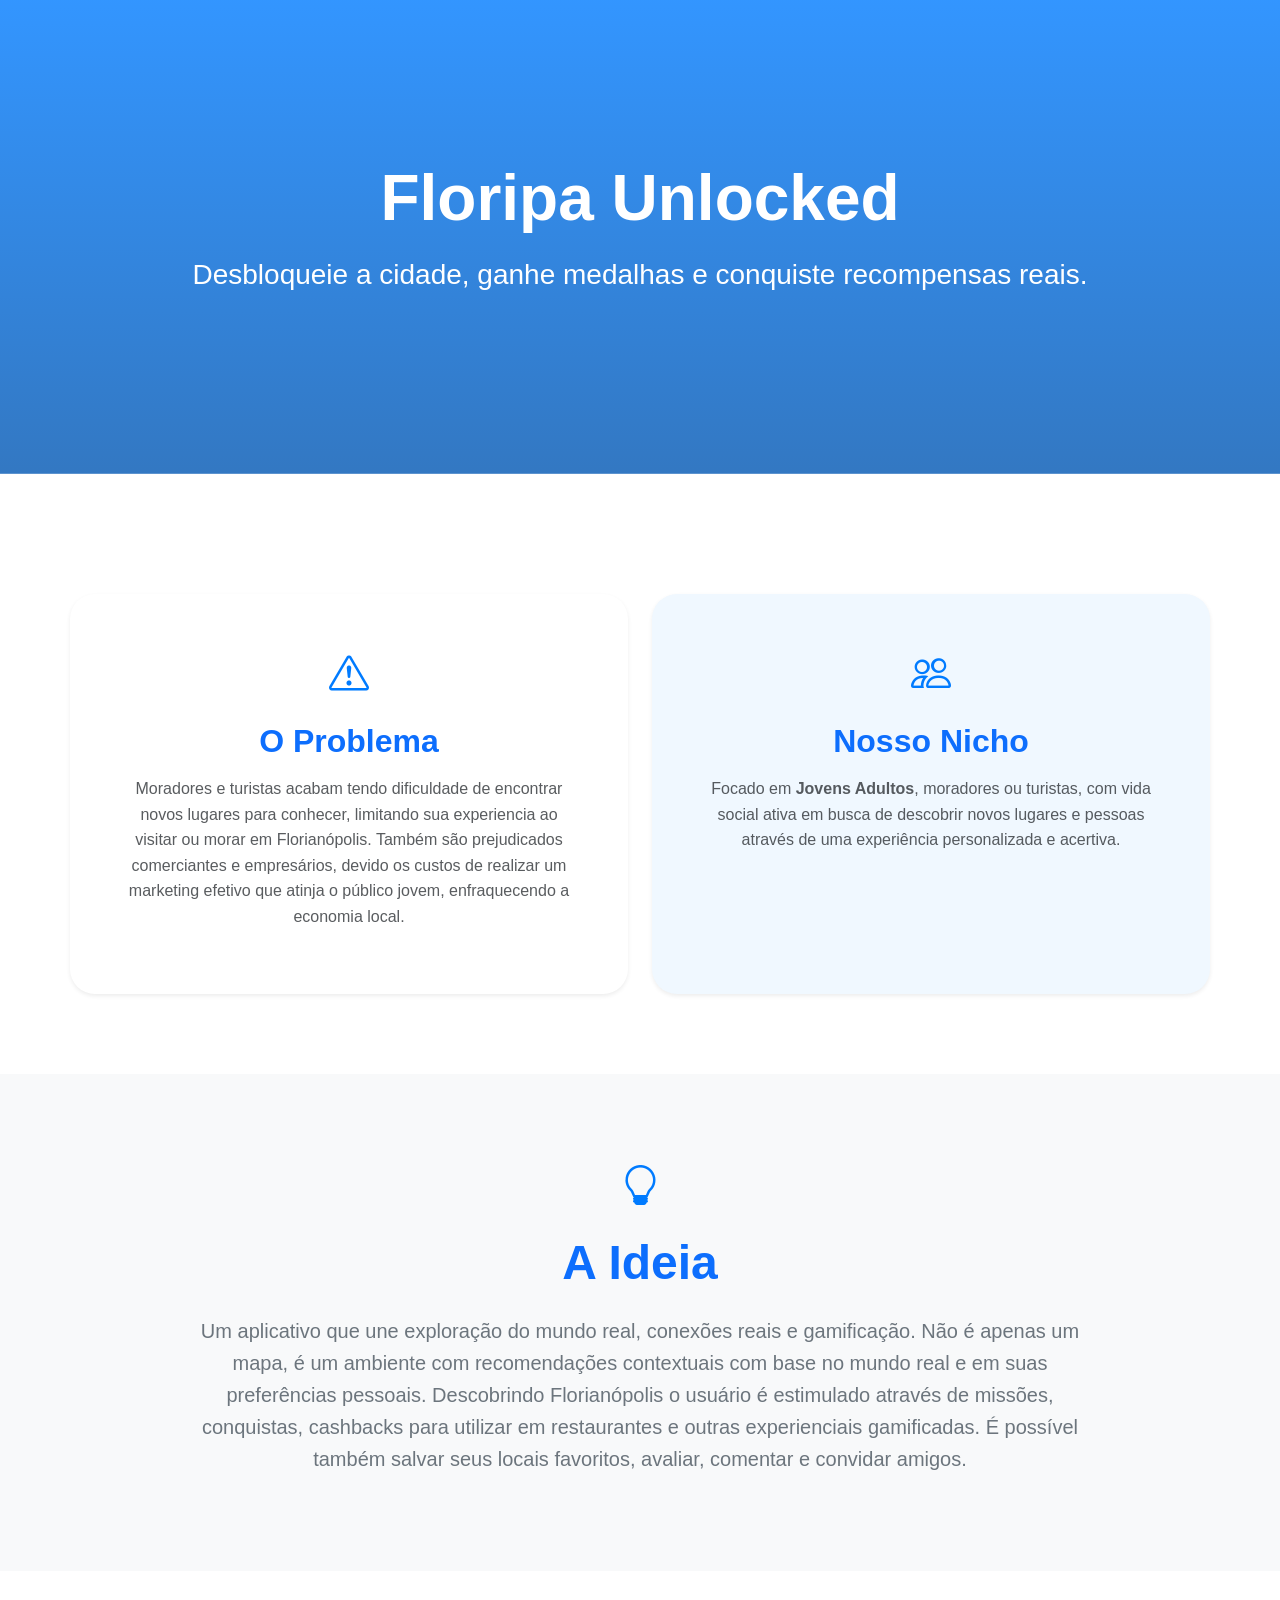
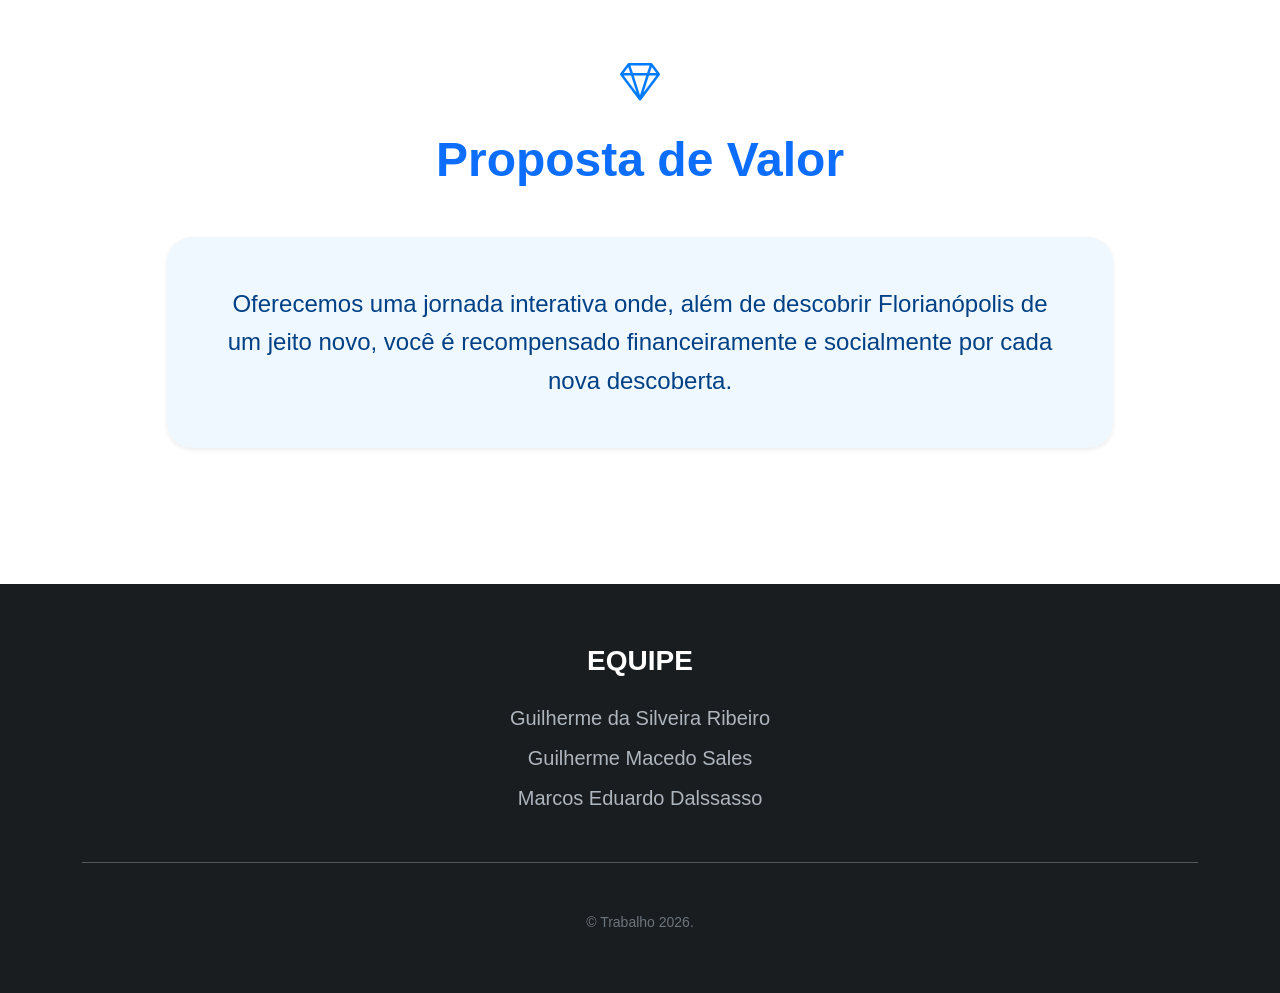
==== NossoProjeto.html @ 467405ad "Feature: Importação de página principal legada e separação de elementos por diretório de funções" ====
<!DOCTYPE html>
<html lang="pt-br">
<head>
    <meta charset="UTF-8">
    <meta name="viewport" content="width=device-width, initial-scale=1.0">
    <title>Floripa Unlocked - Explore e Ganhe</title>
    
    <!-- Bootstrap 5 CSS TESTE --> 
    <link href="https://cdn.jsdelivr.net/npm/bootstrap@5.3.0/dist/css/bootstrap.min.css" rel="stylesheet">
    <!-- Bootstrap Icons -->
    <link rel="stylesheet" href="https://cdn.jsdelivr.net/npm/bootstrap-icons@1.11.1/font/bootstrap-icons.css">
    
    <link rel="stylesheet" href="./css/projeto.css">
</head>
<body>

    <!-- Navbar Fixa (Escondida por padrão) -->
    <nav id="mainNav" class="navbar navbar-dark fixed-top shadow-sm">
        <div class="container justify-content-center">
            <span class="navbar-brand mb-0 h1 fw-bold tracking-tight">
                FLORIPA UNLOCKED
            </span>
        </div>
    </nav>

    <!-- Hero Section -->
    <header class="hero-section text-center">
        <div class="container">
            <h1 class="display-3 fw-bold mb-3">Floripa Unlocked</h1>
            <p class="lead fs-3 opacity-90">Desbloqueie a cidade, ganhe medalhas e conquiste recompensas reais.</p>
        </div>
    </header>

    <!-- Problema e Nicho -->
    <section class="section-padding container">
        <div class="row g-4 text-center">
            <div class="col-md-6">
                <div class="p-5 border shadow-sm h-100 custom-card">
                    <div class="icon-box">
                        <i class="bi bi-exclamation-triangle"></i>
                    </div>
                    <h2 class="text-primary fw-bold mb-3">O Problema</h2>
                    <p class="fs-6 text-muted">Moradores e turistas acabam tendo dificuldade de encontrar novos lugares para conhecer, limitando sua experiencia ao visitar ou morar em Florianópolis. Também são prejudicados comerciantes e empresários, devido os custos de realizar um marketing efetivo que atinja o público jovem, enfraquecendo a economia local.</p>
                </div>
            </div>
            <div class="col-md-6">
                <div class="p-5 shadow-sm h-100 custom-card bg-light-blue">
                    <div class="icon-box">
                        <i class="bi bi-people"></i>
                    </div>
                    <h2 class="text-primary fw-bold mb-3">Nosso Nicho</h2>
                    <p class="fs-6 text-muted">Focado em <strong>Jovens Adultos</strong>, moradores ou turistas, com vida social ativa em busca de descobrir novos lugares e pessoas através de uma experiência personalizada e acertiva.</p>
                </div>
            </div>
        </div>
    </section>

    <!-- A Ideia -->
    <section class="section-padding bg-light">
        <div class="container">
            <div class="row justify-content-center">
                <div class="col-lg-10 text-center">
                    <div class="icon-box">
                        <i class="bi bi-lightbulb"></i>
                    </div>
                    <h2 class="display-5 mb-4 text-primary fw-bold">A Ideia</h2>
                    <p class="fs-5 text-secondary">
                        Um aplicativo que une exploração do mundo real, conexões reais e gamificação. Não é apenas um mapa, é um ambiente com recomendações contextuais com base no mundo real e em suas preferências pessoais. Descobrindo Florianópolis o usuário é estimulado através de missões, conquistas, cashbacks para utilizar em restaurantes e outras experienciais gamificadas. É possível também salvar seus locais favoritos, avaliar, comentar e convidar amigos.
                    </p>
                </div>
            </div>
        </div>
    </section>

    <!-- Proposta de Valor -->
    <section class="section-padding container text-center">
        <div class="icon-box">
            <i class="bi bi-gem"></i>
        </div>
        <h2 class="display-5 mb-5 text-primary fw-bold">Proposta de Valor</h2>
        <div class="row justify-content-center">
            <div class="col-md-10">
                <div class="alert alert-custom p-5 shadow-sm">
                    <p class="fs-4 mb-0 fw-medium">Oferecemos uma jornada interativa onde, além de descobrir Florianópolis de um jeito novo, você é recompensado financeiramente e socialmente por cada nova descoberta.</p>
                </div>
            </div>
        </div>
    </section>

    <!-- Rodapé / Equipe -->
    <footer>
        <div class="container text-center">
            <h3 class="mb-4 fw-bold">EQUIPE</h3>
            <div class="row justify-content-center">
                <div class="col-md-6">
                    <div class="d-flex flex-column gap-2">
                        <span class="team-member fs-5">Guilherme da Silveira Ribeiro</span>
                        <span class="team-member fs-5">Guilherme Macedo Sales</span>
                        <span class="team-member fs-5">Marcos Eduardo Dalssasso</span>
                    </div>
                </div>
            </div>
            <hr class="my-5 opacity-25">
            <p class="small text-secondary mb-0">&copy; Trabalho 2026.</p>
        </div>
    </footer>

    <!-- Bootstrap Bundle JS -->
    <script src="https://cdn.jsdelivr.net/npm/bootstrap@5.3.0/dist/js/bootstrap.bundle.min.js"></script>

    <script src="./js/projeto.js"></script>
</body>
</html>
---- css/projeto.css ----
:root {
    --primary-color: #007bff;
    --bg-light-blue: #f0f8ff;
    --border-radius-custom: 25px;
}

body {
    font-family: 'Segoe UI', Roboto, Helvetica, Arial, sans-serif;
    color: #333;
    line-height: 1.6;
    margin: 0;
    padding: 0;
    /* Removido o padding-top para eliminar a barra branca */
}

/* Navbar: Inicialmente escondida */
.navbar {
    background-color: var(--primary-color) !important;
    backdrop-filter: blur(10px);
    opacity: 0;
    transform: translateY(-100%);
    transition: all 0.4s ease-in-out;
    border-bottom: 1px solid rgba(255, 255, 255, 0.1);
}

/* Classe ativada via JavaScript ao scrollar */
.navbar.scrolled {
    opacity: 0.98;
    transform: translateY(0);
}

.hero-section {
    background: linear-gradient(rgba(0, 123, 255, 0.8), rgba(0, 86, 179, 0.8)),
        url('https://images.unsplash.com/photo-1599424423956-6f689f258a69?auto=format&fit=crop&q=80&w=1200');
    background-size: cover;
    background-position: center;
    color: white;
    padding: 160px 0;
    /* Aumentado um pouco para compensar a falta da navbar inicial */
    margin-bottom: 40px;
}

.section-padding {
    padding: 80px 0;
}

.custom-card {
    border-radius: var(--border-radius-custom) !important;
    transition: transform 0.3s ease;
    border: none !important;
}

.custom-card:hover {
    transform: translateY(-5px);
}

.bg-light-blue {
    background-color: var(--bg-light-blue);
}

.icon-box {
    font-size: 2.5rem;
    margin-bottom: 1rem;
    color: var(--primary-color);
}

.alert-custom {
    border-radius: var(--border-radius-custom);
    border: none;
    background-color: var(--bg-light-blue);
    color: #004085;
}

footer {
    background-color: #1a1d20;
    color: white;
    padding: 60px 0;
    margin-top: 40px;
}

.team-member {
    font-weight: 500;
    color: #adb5bd;
}
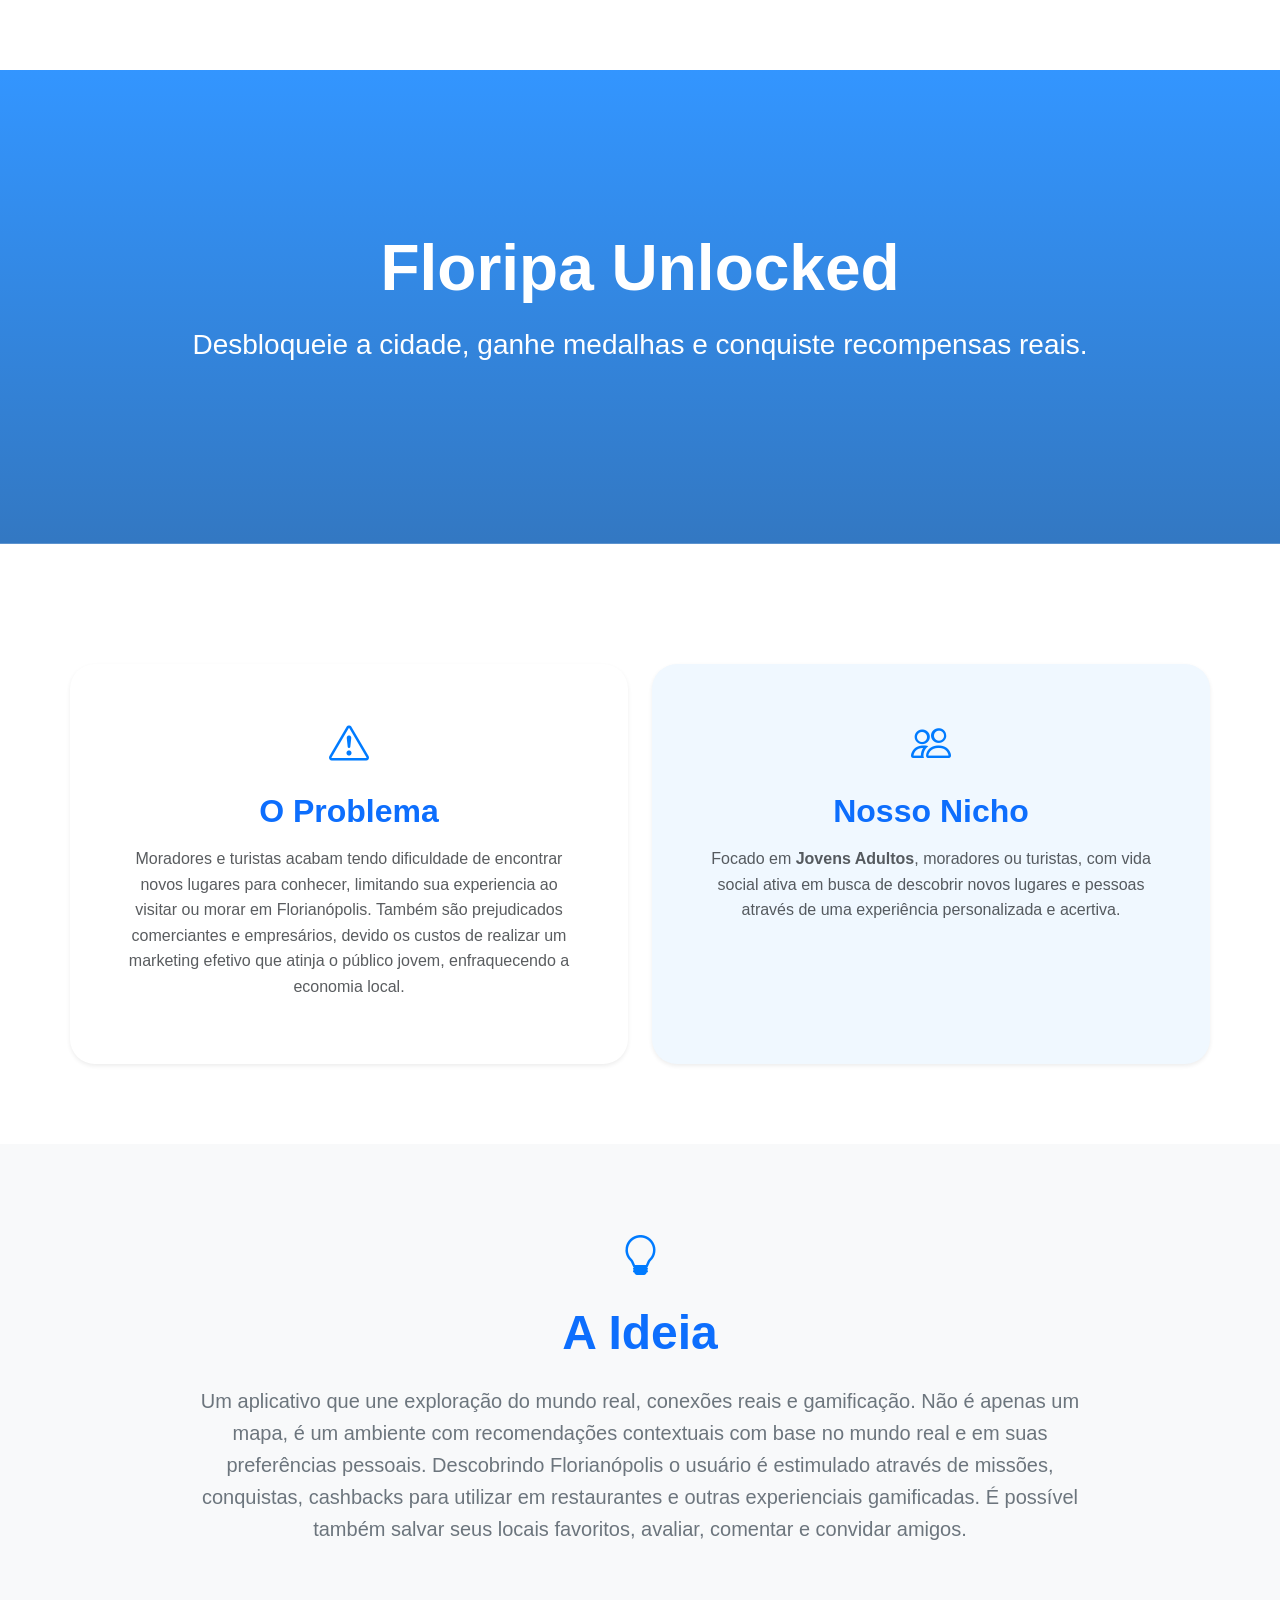
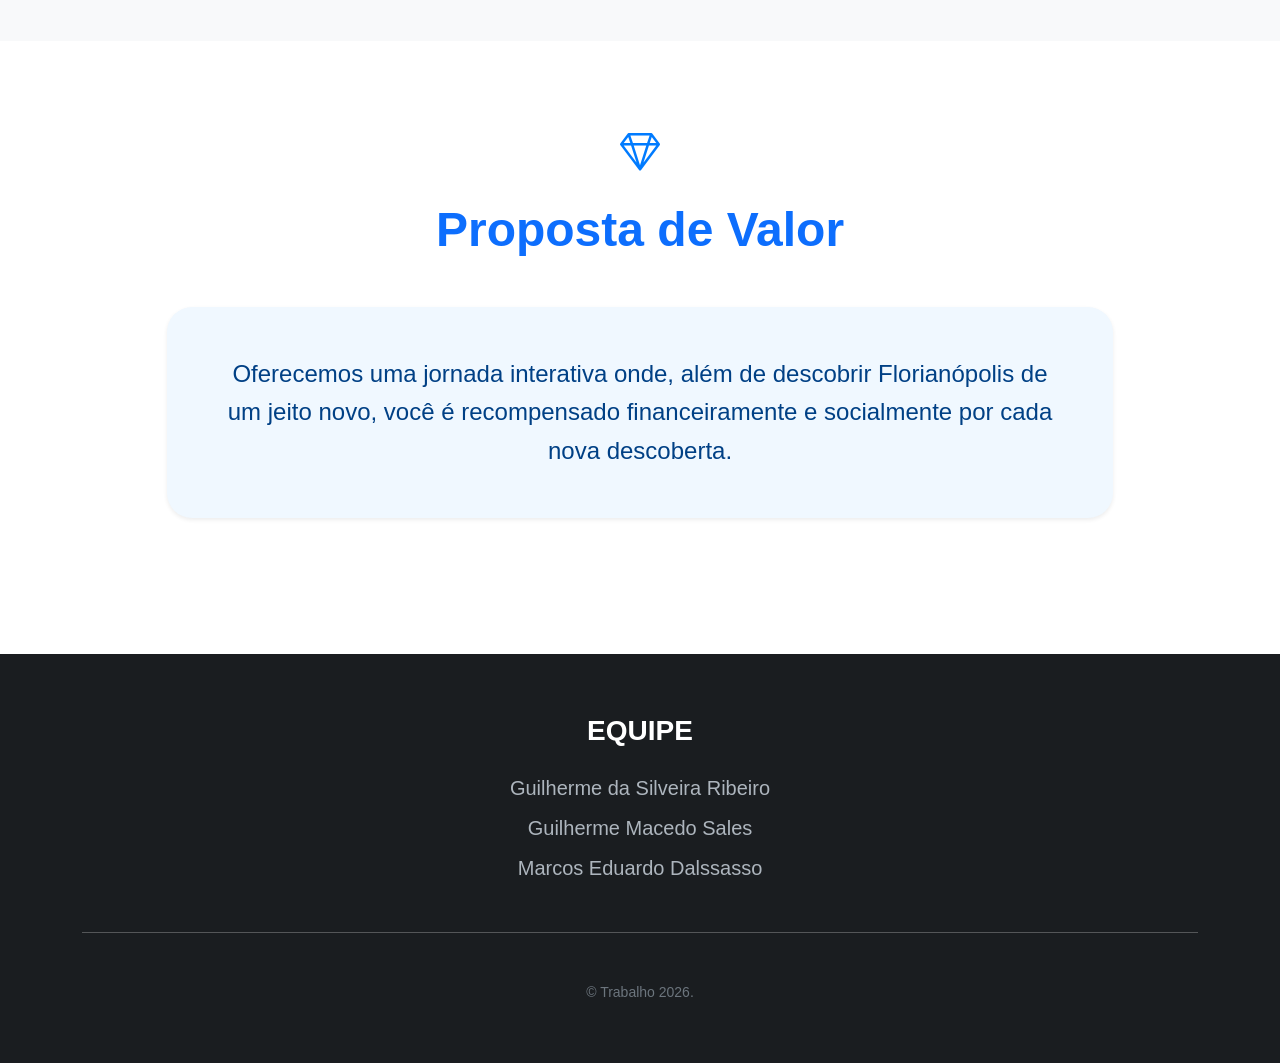
==== commit 3e0dbc90: "adiciona navegação na navbar para FAQ e inicio" ====
--- a/NossoProjeto.html
+++ b/NossoProjeto.html
@@ -5,14 +5,40 @@
     <meta name="viewport" content="width=device-width, initial-scale=1.0">
     <title>Floripa Unlocked - Explore e Ganhe</title>
     
-    <!-- Bootstrap 5 CSS TESTE --> 
+    <!-- Bootstrap 5 CSS --> 
     <link href="https://cdn.jsdelivr.net/npm/bootstrap@5.3.0/dist/css/bootstrap.min.css" rel="stylesheet">
+    
     <!-- Bootstrap Icons -->
     <link rel="stylesheet" href="https://cdn.jsdelivr.net/npm/bootstrap-icons@1.11.1/font/bootstrap-icons.css">
     
+    <!-- AQUI ESTÁ A CORREÇÃO DO CSS: Agora o style.css também carrega nesta página -->
+    <link rel="stylesheet" href="./css/style.css">
     <link rel="stylesheet" href="./css/projeto.css">
 </head>
 <body>
+    <!-- AQUI ESTÁ A CORREÇÃO DO MENU -->
+    <nav class="navbar navbar-expand-lg custom-navbar">
+        <div class="container-fluid px-5">
+            <!-- A logo leva para o início -->
+            <a class="navbar-brand" href="index.html">FLORIPA UNLOCKED</a>
+            
+            <button class="navbar-toggler" type="button" data-bs-toggle="collapse" data-bs-target="#navbarNavAltMarkup"
+                aria-controls="navbarNavAltMarkup" aria-expanded="false" aria-label="Toggle navigation">
+                <span class="navbar-toggler-icon"></span>
+            </button>
+            
+            <div class="collapse navbar-collapse" id="navbarNavAltMarkup">
+                <div class="navbar-nav ms-auto gap-4">
+                    
+                    <!-- Aqui o "Nosso projeto" fica com a classe "active" marcando a página atual -->
+                    <a class="nav-link active" aria-current="page" href="NossoProjeto.html">Nosso projeto</a>
+                    
+                    <a class="nav-link" href="index.html">Início (ou FAQ)</a>
+                    
+                </div>
+            </div>
+        </div>
+    </nav>
 
     <!-- Navbar Fixa (Escondida por padrão) -->
     <nav id="mainNav" class="navbar navbar-dark fixed-top shadow-sm">
--- a/css/style.css
+++ b/css/style.css
@@ -0,0 +1,78 @@
+/*Navbar*/
+.custom-navbar {
+    font-weight: bold;
+    font-family: 'Roboto', sans-serif;
+
+    background-color: #0099FF;
+    height: 70px;
+}
+
+.custom-navbar .navbar-brand {
+    color: white;
+}
+
+.nav-link  {
+    color: aliceblue;
+
+}
+
+/* Força a cor branca no link ativo */
+.custom-navbar .navbar-nav .nav-link.active {
+    color: #ffffff;
+}
+
+/* Cor ao passar o mouse */
+.custom-navbar .navbar-nav .nav-link:hover {
+    color: #012a53;
+}
+/*Fim Navbar*/
+
+/*Grid da página*/
+
+.grid-container {
+  display: grid;
+  padding: 25px;
+  grid-template-columns: repeat(2, 1fr);
+  gap: 1.5rem;
+}
+
+/* Responsividade para telas menores */
+@media (max-width: 768px) {
+  .grid-container {
+    grid-template-columns: 1fr;
+  }
+}
+
+
+/*Campo de texto AI*/
+.custom-ai-bar {
+    border: 2px solid #0099FF;
+    border-radius: 12px;
+
+    background-color: #d8efff;
+    padding: 4px 8px;
+    width: auto;
+    height: 60px;
+}
+
+.custom-ai-bar .form-control {
+    background-color: transparent;
+}
+
+.custom-ai-bar .btn {
+    background-color: transparent;
+    display: flex;
+    align-items: center;
+}
+
+#aiOutput{
+    border: 2px solid #005085;
+    border-radius: 12px;
+    padding: 15px;
+    box-shadow: 0 4px 5px rgba(0, 0, 0, 0.1);
+}
+
+#aiOutput:empty {
+    display: none;
+}
+/*Campo de texto AI*/
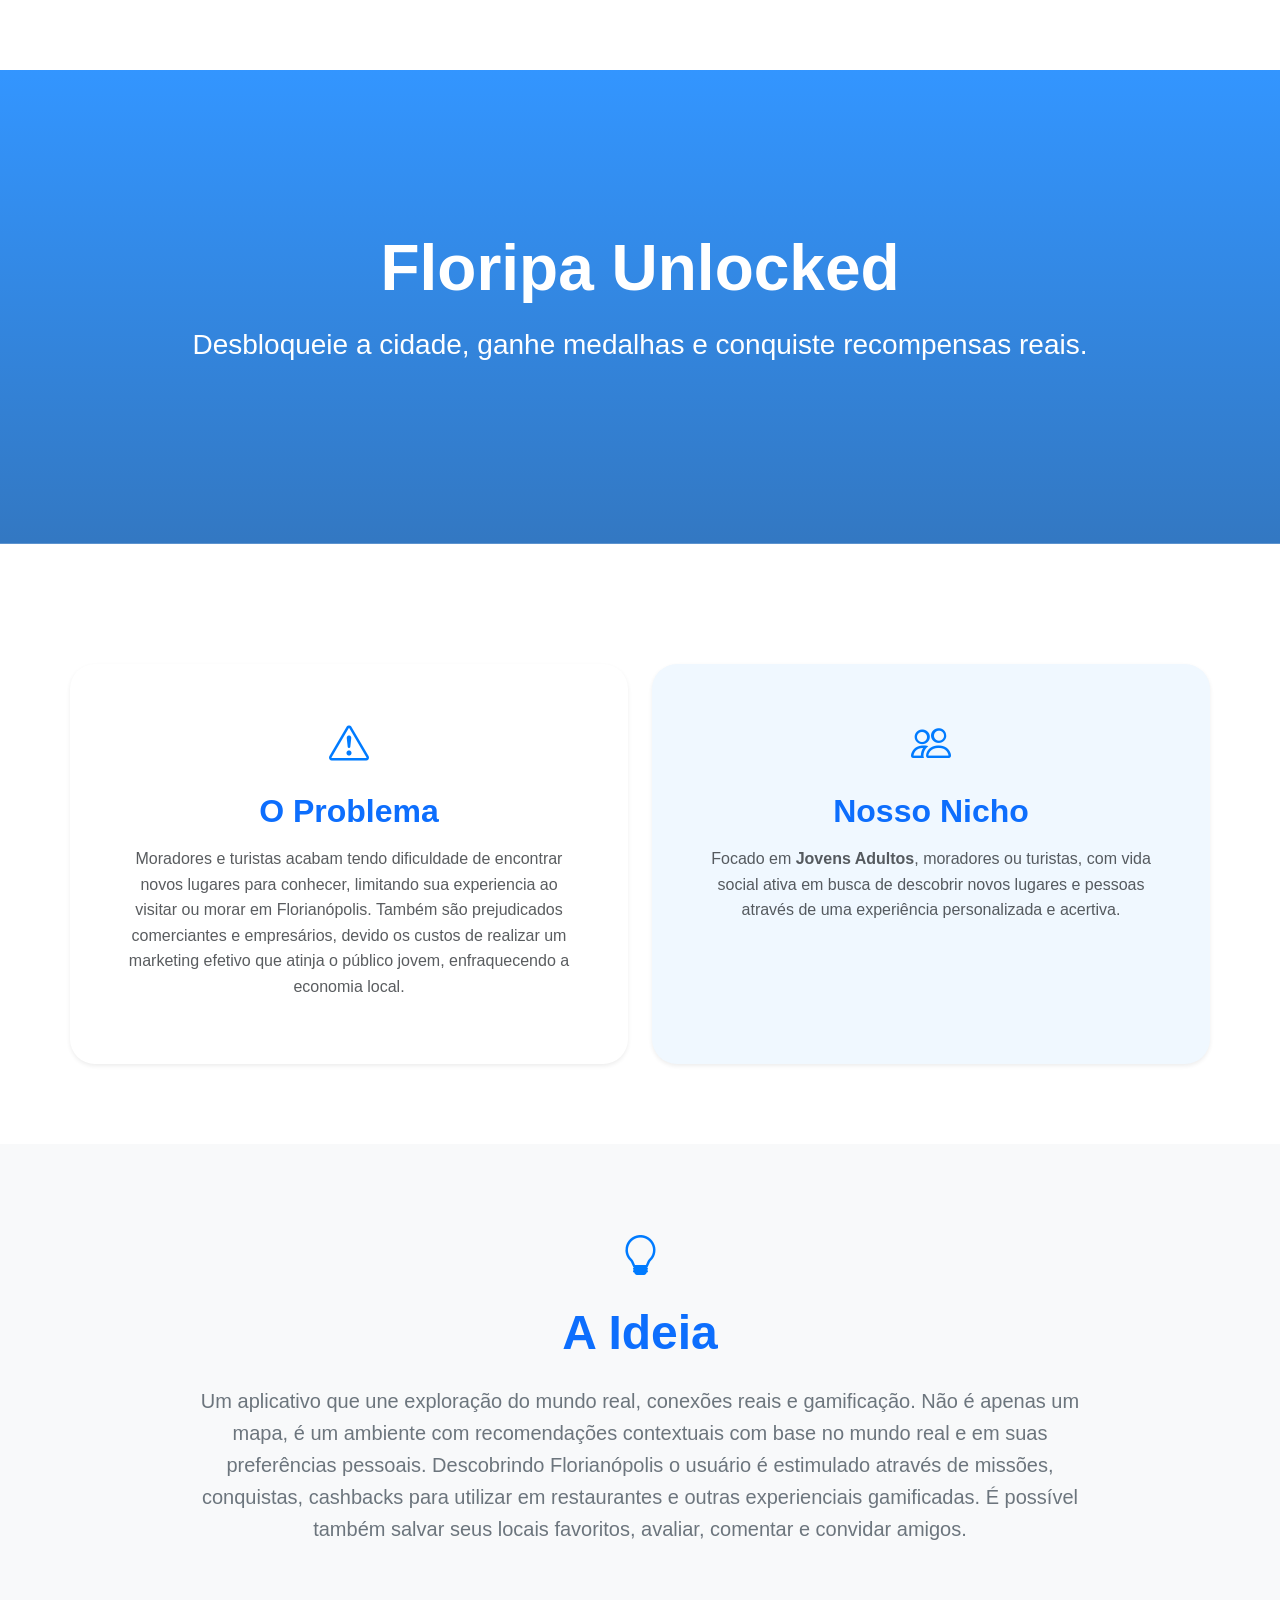
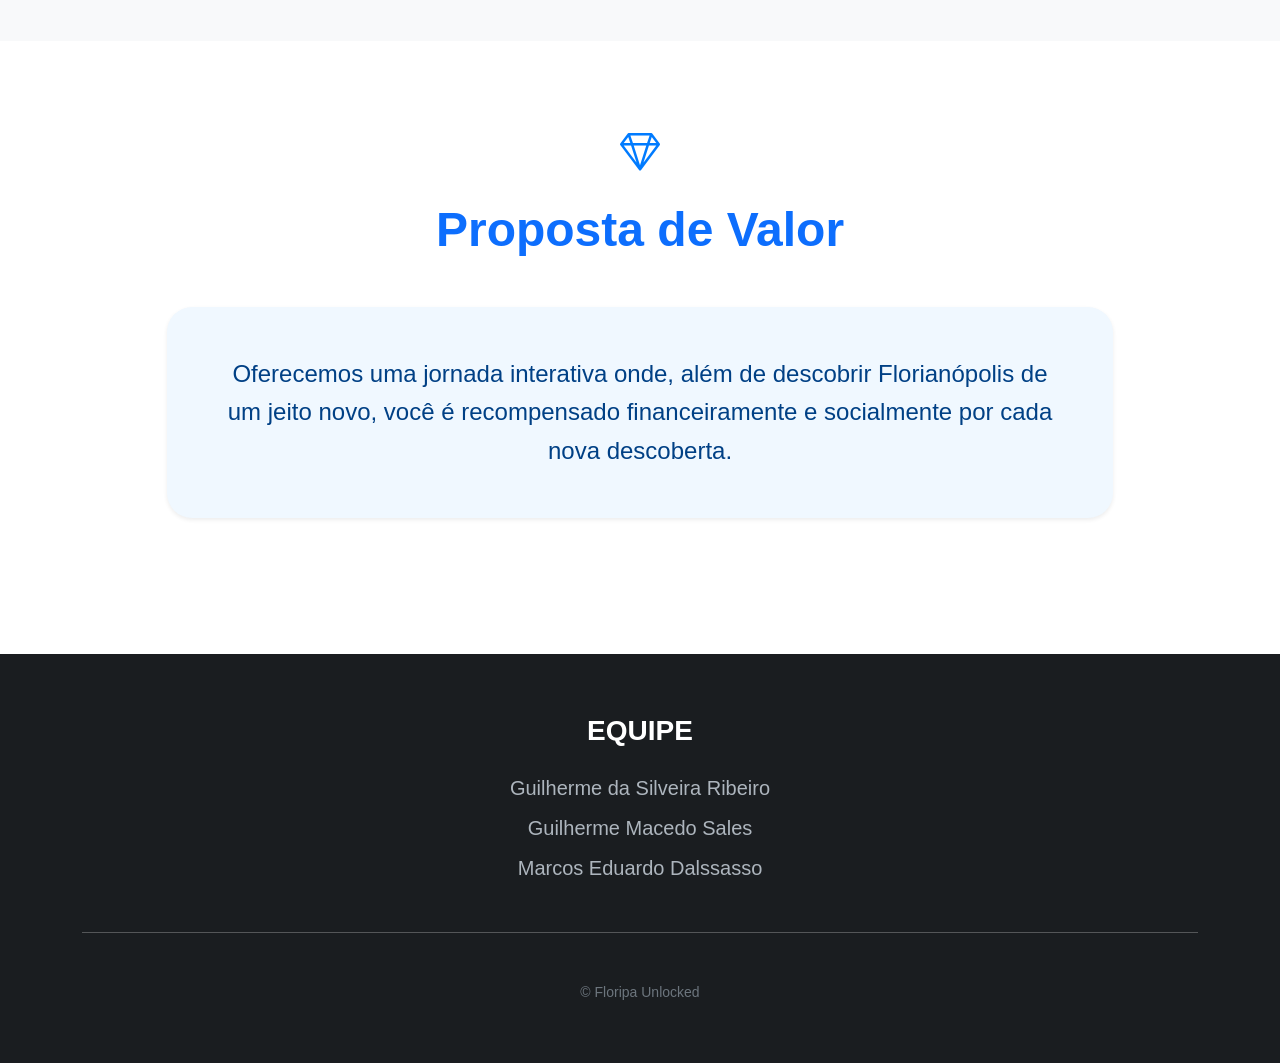
==== commit d4ea0dd2: "Ajuste de comentarios e ajuste na Navbar" ====
--- a/NossoProjeto.html
+++ b/NossoProjeto.html
@@ -11,15 +11,15 @@
     <!-- Bootstrap Icons -->
     <link rel="stylesheet" href="https://cdn.jsdelivr.net/npm/bootstrap-icons@1.11.1/font/bootstrap-icons.css">
     
-    <!-- AQUI ESTÁ A CORREÇÃO DO CSS: Agora o style.css também carrega nesta página -->
+    
     <link rel="stylesheet" href="./css/style.css">
     <link rel="stylesheet" href="./css/projeto.css">
 </head>
 <body>
-    <!-- AQUI ESTÁ A CORREÇÃO DO MENU -->
+    
     <nav class="navbar navbar-expand-lg custom-navbar">
         <div class="container-fluid px-5">
-            <!-- A logo leva para o início -->
+            
             <a class="navbar-brand" href="index.html">FLORIPA UNLOCKED</a>
             
             <button class="navbar-toggler" type="button" data-bs-toggle="collapse" data-bs-target="#navbarNavAltMarkup"
@@ -30,7 +30,7 @@
             <div class="collapse navbar-collapse" id="navbarNavAltMarkup">
                 <div class="navbar-nav ms-auto gap-4">
                     
-                    <!-- Aqui o "Nosso projeto" fica com a classe "active" marcando a página atual -->
+                    
                     <a class="nav-link active" aria-current="page" href="NossoProjeto.html">Nosso projeto</a>
                     
                     <a class="nav-link" href="index.html">Início (ou FAQ)</a>
@@ -40,7 +40,7 @@
         </div>
     </nav>
 
-    <!-- Navbar Fixa (Escondida por padrão) -->
+    <!-- Navbar Fixa  -->
     <nav id="mainNav" class="navbar navbar-dark fixed-top shadow-sm">
         <div class="container justify-content-center">
             <span class="navbar-brand mb-0 h1 fw-bold tracking-tight">
@@ -127,7 +127,7 @@
                 </div>
             </div>
             <hr class="my-5 opacity-25">
-            <p class="small text-secondary mb-0">&copy; Trabalho 2026.</p>
+            <p class="small text-secondary mb-0">&copy; Floripa Unlocked</p>
         </div>
     </footer>
 
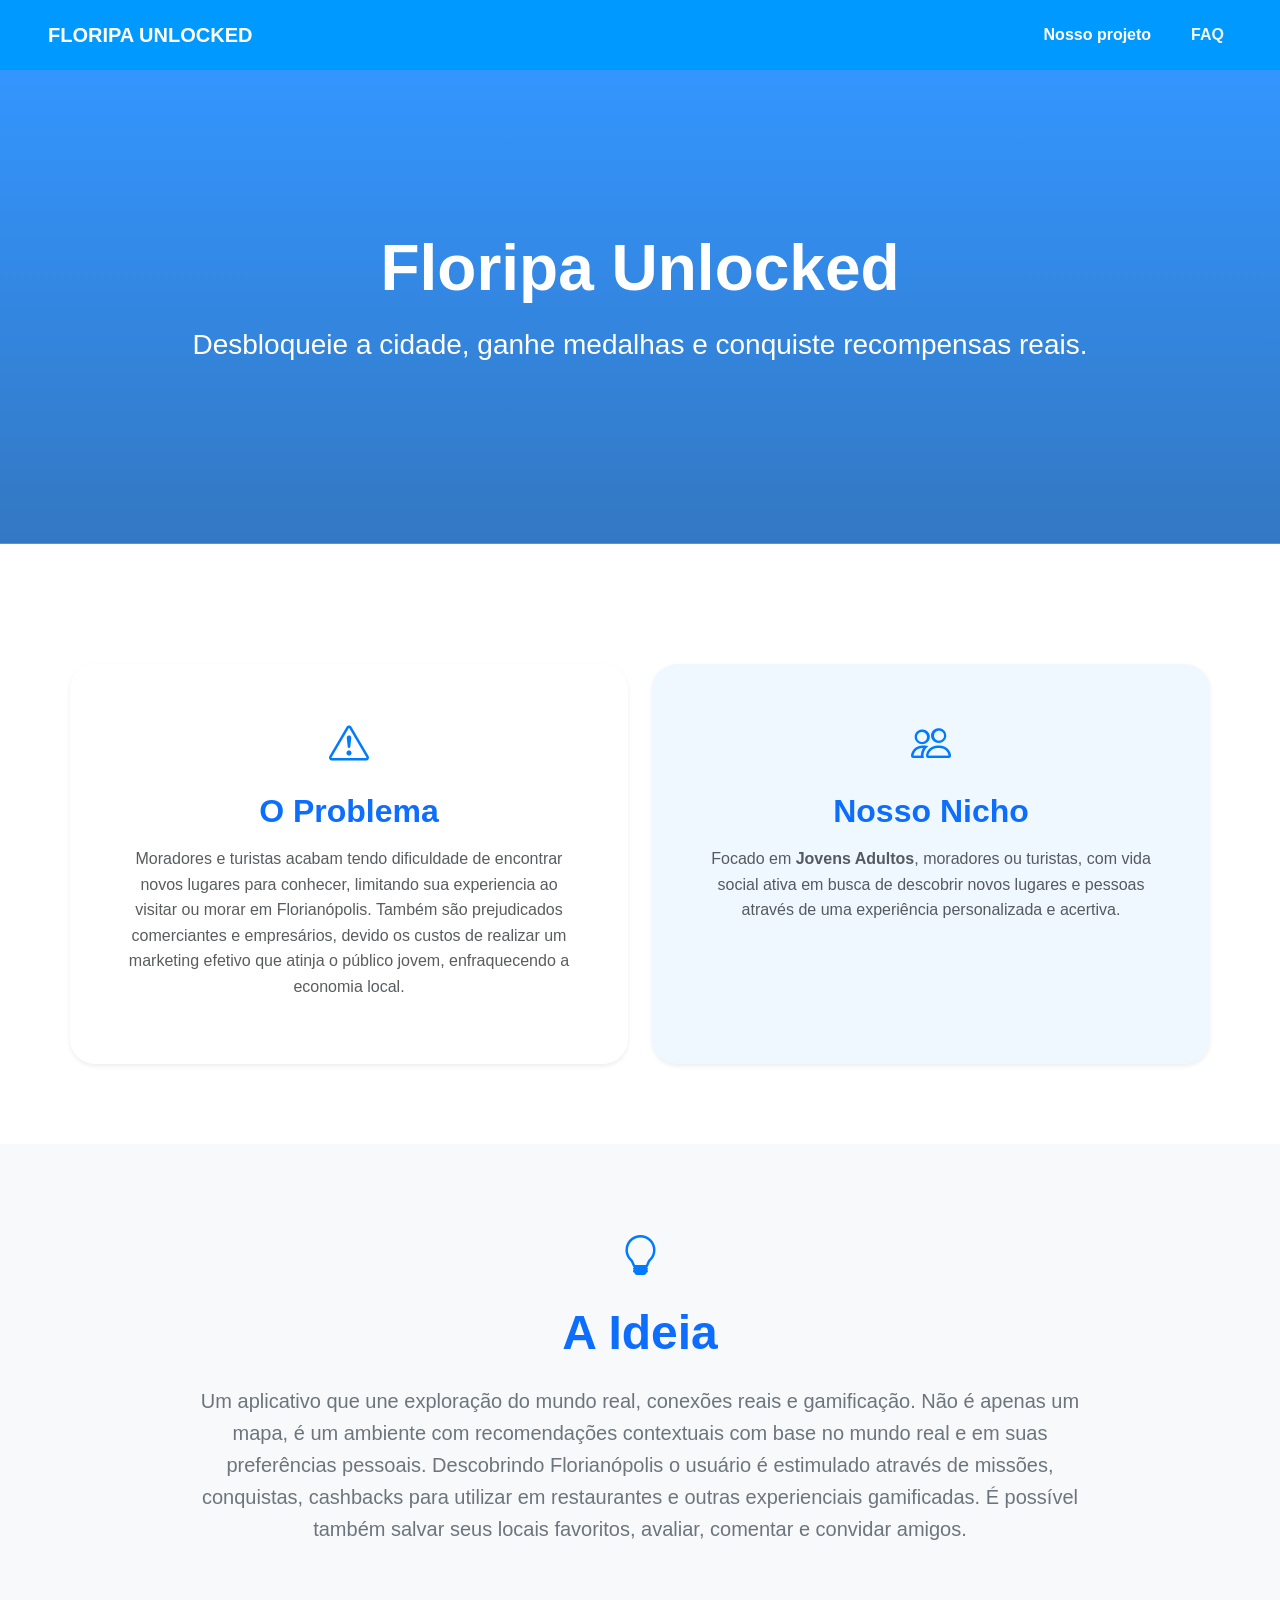
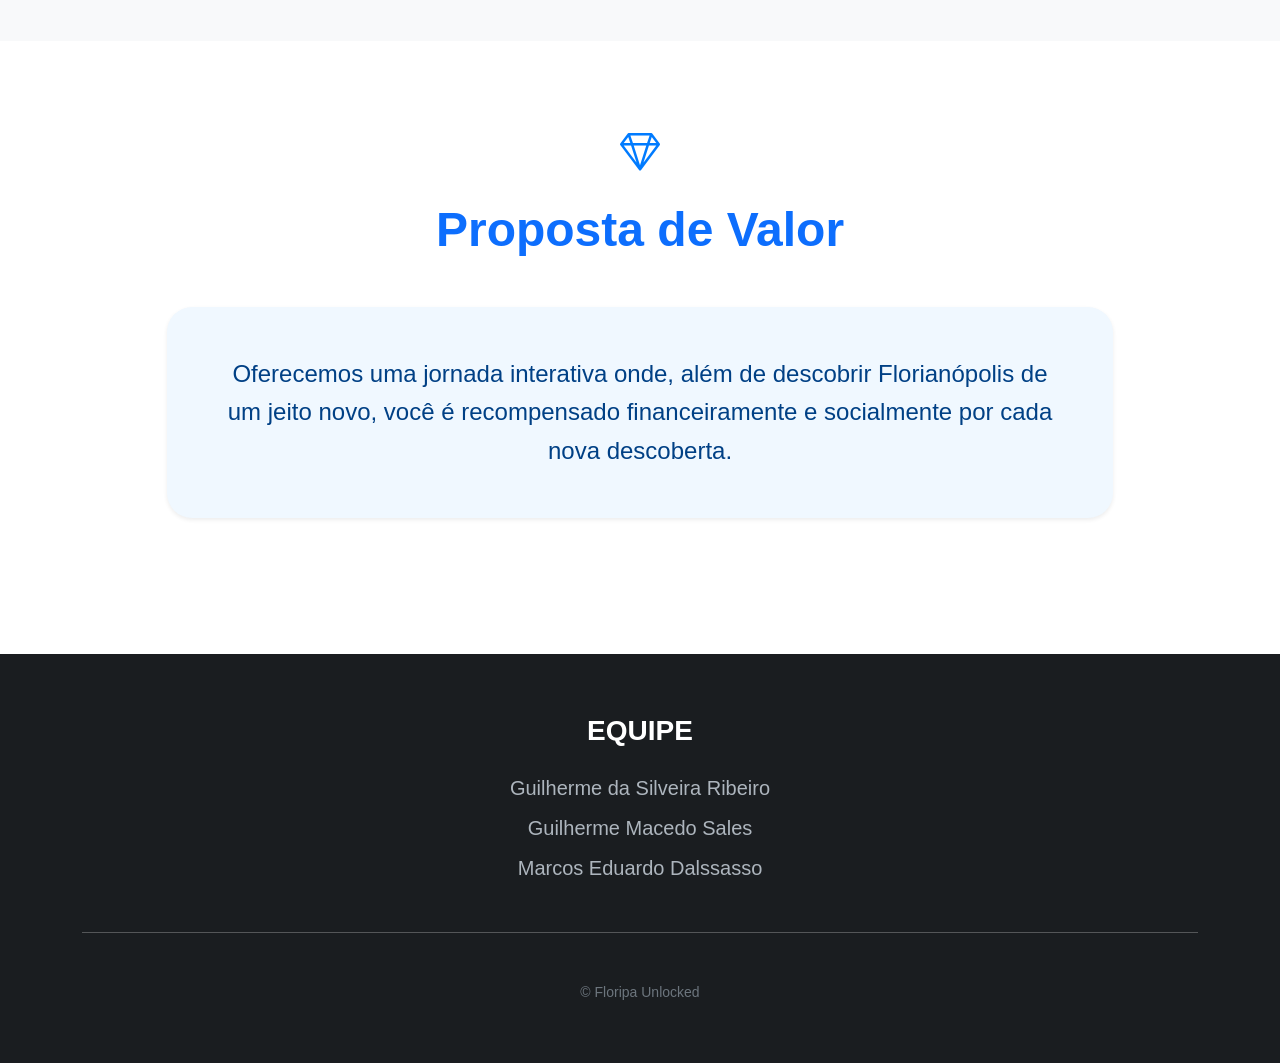
==== commit f36e3f8c: "Fix: Nav Bar corrigida no arquivo NossoProjeto.html" ====
--- a/NossoProjeto.html
+++ b/NossoProjeto.html
@@ -19,7 +19,7 @@
     
     <nav class="navbar navbar-expand-lg custom-navbar">
         <div class="container-fluid px-5">
-            
+            <!-- A logo leva para o início -->
             <a class="navbar-brand" href="index.html">FLORIPA UNLOCKED</a>
             
             <button class="navbar-toggler" type="button" data-bs-toggle="collapse" data-bs-target="#navbarNavAltMarkup"
@@ -30,10 +30,10 @@
             <div class="collapse navbar-collapse" id="navbarNavAltMarkup">
                 <div class="navbar-nav ms-auto gap-4">
                     
+                    <a class="nav-link active" href="NossoProjeto.html">Nosso projeto</a>
                     
-                    <a class="nav-link active" aria-current="page" href="NossoProjeto.html">Nosso projeto</a>
-                    
-                    <a class="nav-link" href="index.html">Início (ou FAQ)</a>
+                    <!-- O Início está com a classe "active" marcando a página atual -->
+                    <a class="nav-link" aria-current="page" href="index.html">FAQ</a>
                     
                 </div>
             </div>
--- a/css/projeto.css
+++ b/css/projeto.css
@@ -9,8 +9,7 @@
     color: #333;
     line-height: 1.6;
     margin: 0;
-    padding: 0;
-    /* Removido o padding-top para eliminar a barra branca */
+    padding: 70px 0 0;
 }
 
 /* Navbar: Inicialmente escondida */
@@ -21,6 +20,25 @@
     transform: translateY(-100%);
     transition: all 0.4s ease-in-out;
     border-bottom: 1px solid rgba(255, 255, 255, 0.1);
+}
+
+/* Mantem a navegacao principal visivel e fixa no topo. */
+.custom-navbar {
+    position: fixed;
+    top: 0;
+    right: 0;
+    left: 0;
+    z-index: 1030;
+    background-color: #0099FF !important;
+    backdrop-filter: none;
+    border-bottom: none;
+    opacity: 1;
+    transform: translateY(0);
+}
+
+/* O navbar alternativo nao e necessario quando a navegacao principal esta fixa. */
+#mainNav {
+    display: none;
 }
 
 /* Classe ativada via JavaScript ao scrollar */
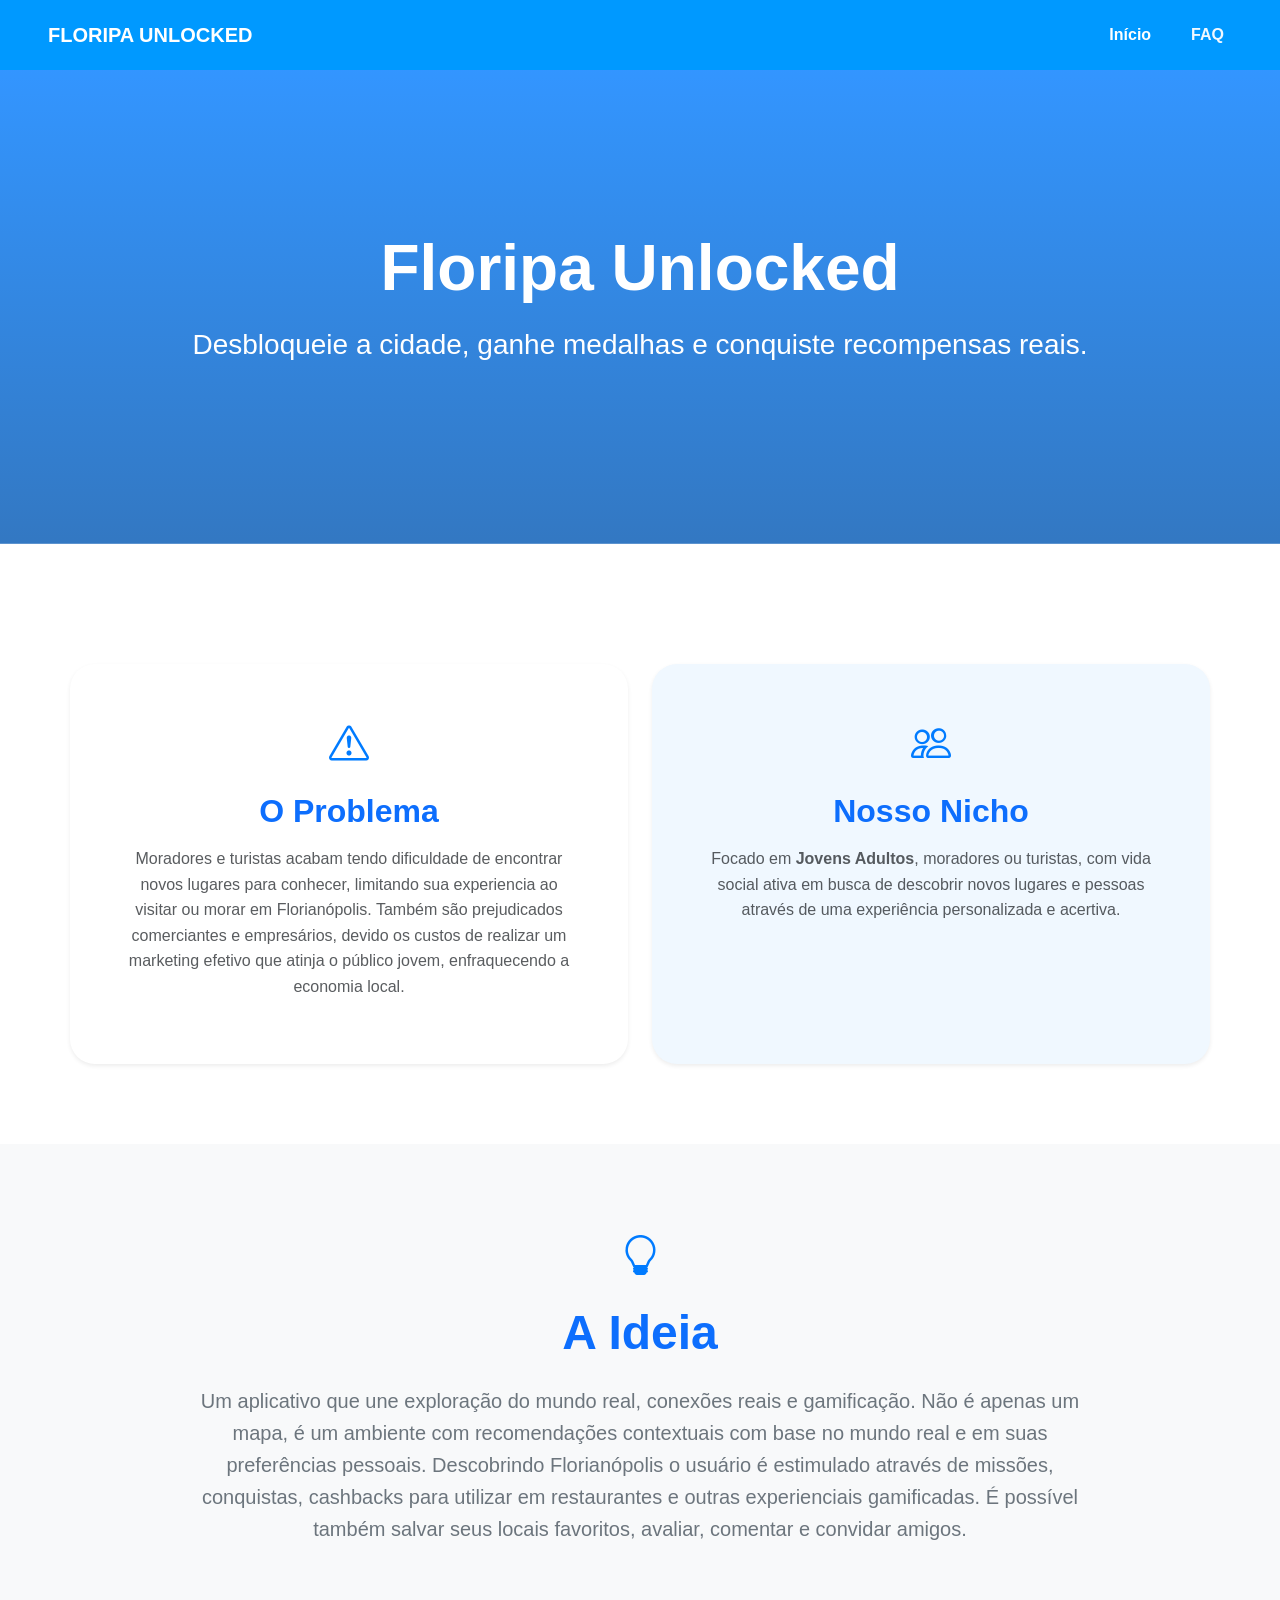
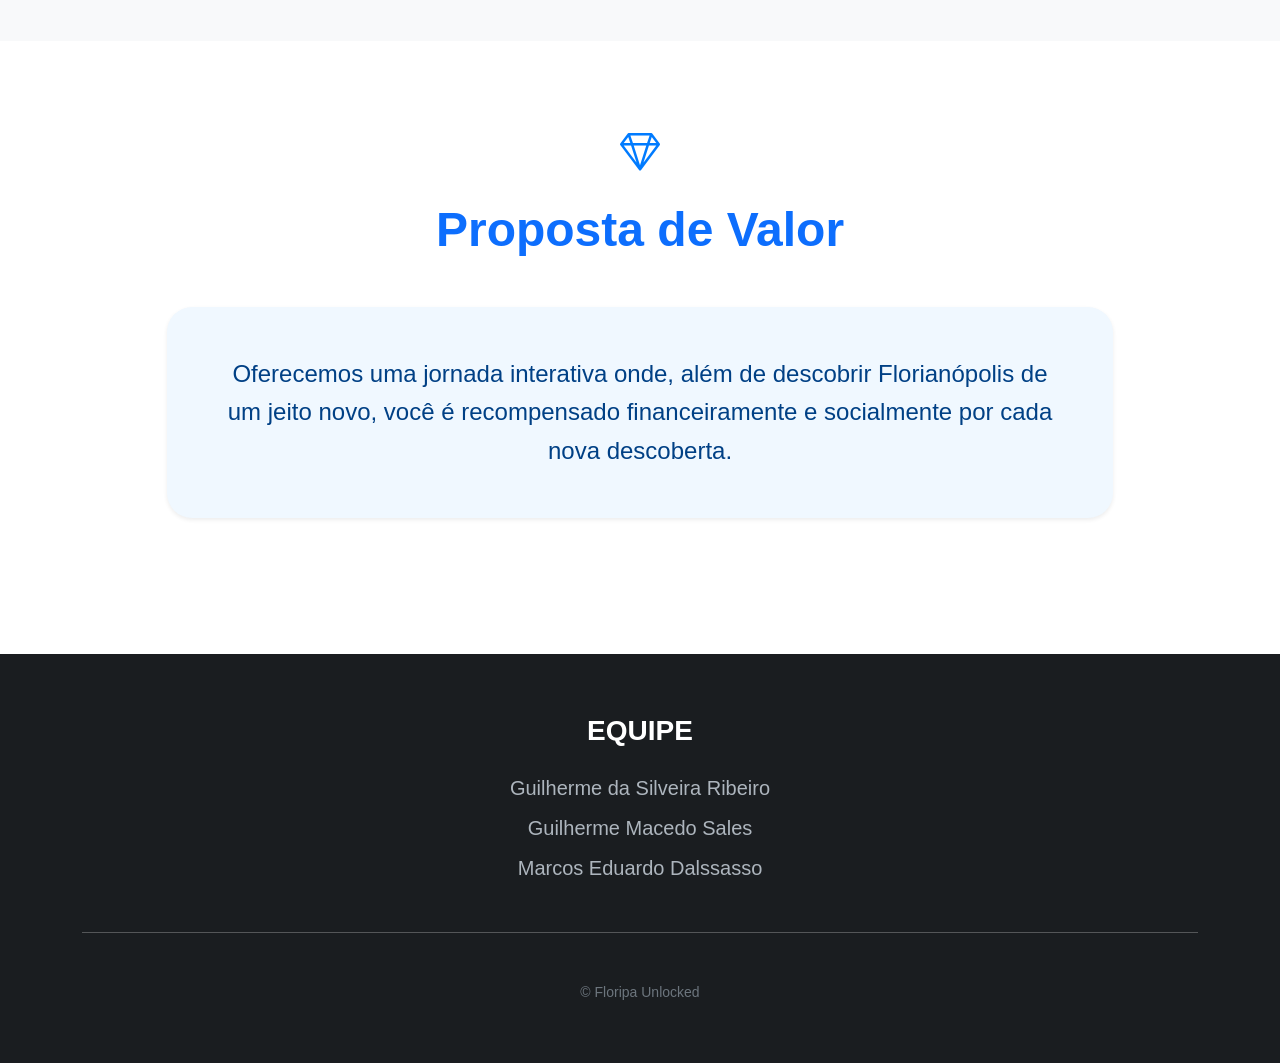
==== commit 1064a723: "Feature: implementação CSS para elementos de histórico de IA" ====
--- a/NossoProjeto.html
+++ b/NossoProjeto.html
@@ -30,7 +30,7 @@
             <div class="collapse navbar-collapse" id="navbarNavAltMarkup">
                 <div class="navbar-nav ms-auto gap-4">
                     
-                    <a class="nav-link active" href="NossoProjeto.html">Nosso projeto</a>
+                    <a class="nav-link active" href="NossoProjeto.html">Início</a>
                     
                     <!-- O Início está com a classe "active" marcando a página atual -->
                     <a class="nav-link" aria-current="page" href="index.html">FAQ</a>
--- a/css/style.css
+++ b/css/style.css
@@ -32,12 +32,17 @@
 .grid-container {
   display: grid;
   padding: 25px;
-  grid-template-columns: repeat(2, 1fr);
+  /* grid-template-columns: repeat(2, 1fr); */
+  grid-template-columns: 1.5fr 1fr; /*altera a proporção das colunas*/
   gap: 1.5rem;
 }
 
+.coluna1 { 
+    width: 600px;
+}
+
 /* Responsividade para telas menores */
-@media (max-width: 768px) {
+@media (max-width: 800px) {
   .grid-container {
     grid-template-columns: 1fr;
   }
@@ -75,4 +80,57 @@
 #aiOutput:empty {
     display: none;
 }
-/*Campo de texto AI*/+/*Campo de texto AI*/
+
+/* --- Tratamento de Erro e Histórico (CRUD) --- */
+.erro-validacao {
+    color: #dc3545;
+    font-size: 0.875rem;
+    font-weight: 500;
+    margin-top: 6px;
+}
+
+.erro-validacao:empty {
+    display: none;
+}
+
+.titulo-historico {
+    font-weight: 700;
+    color: #000000;
+    margin-bottom: 12px;
+}
+
+.card-historico {
+    position: relative;
+    border: 2px solid #005085;
+    border-radius: 12px;
+    padding: 15px 40px 15px 15px;
+    margin-bottom: 15px;
+    box-shadow: 0 4px 5px rgba(0, 0, 0, 0.1);
+    opacity: 0.55;
+    transition: opacity 0.2s ease-in-out;
+}
+
+.btn-deletar-historico {
+    position: absolute;
+    top: 10px;
+    right: 10px;
+    width: 22px;
+    height: 22px;
+    border-radius: 50%;
+    background-color: #ff3b3b;
+    color: #ffffff;
+    border: none;
+    display: flex;
+    align-items: center;
+    justify-content: center;
+    font-size: 11px;
+    font-weight: bold;
+    line-height: 1;
+    cursor: pointer;
+    padding: 0;
+}
+
+.btn-deletar-historico:hover {
+    background-color: #cc0000;
+}
